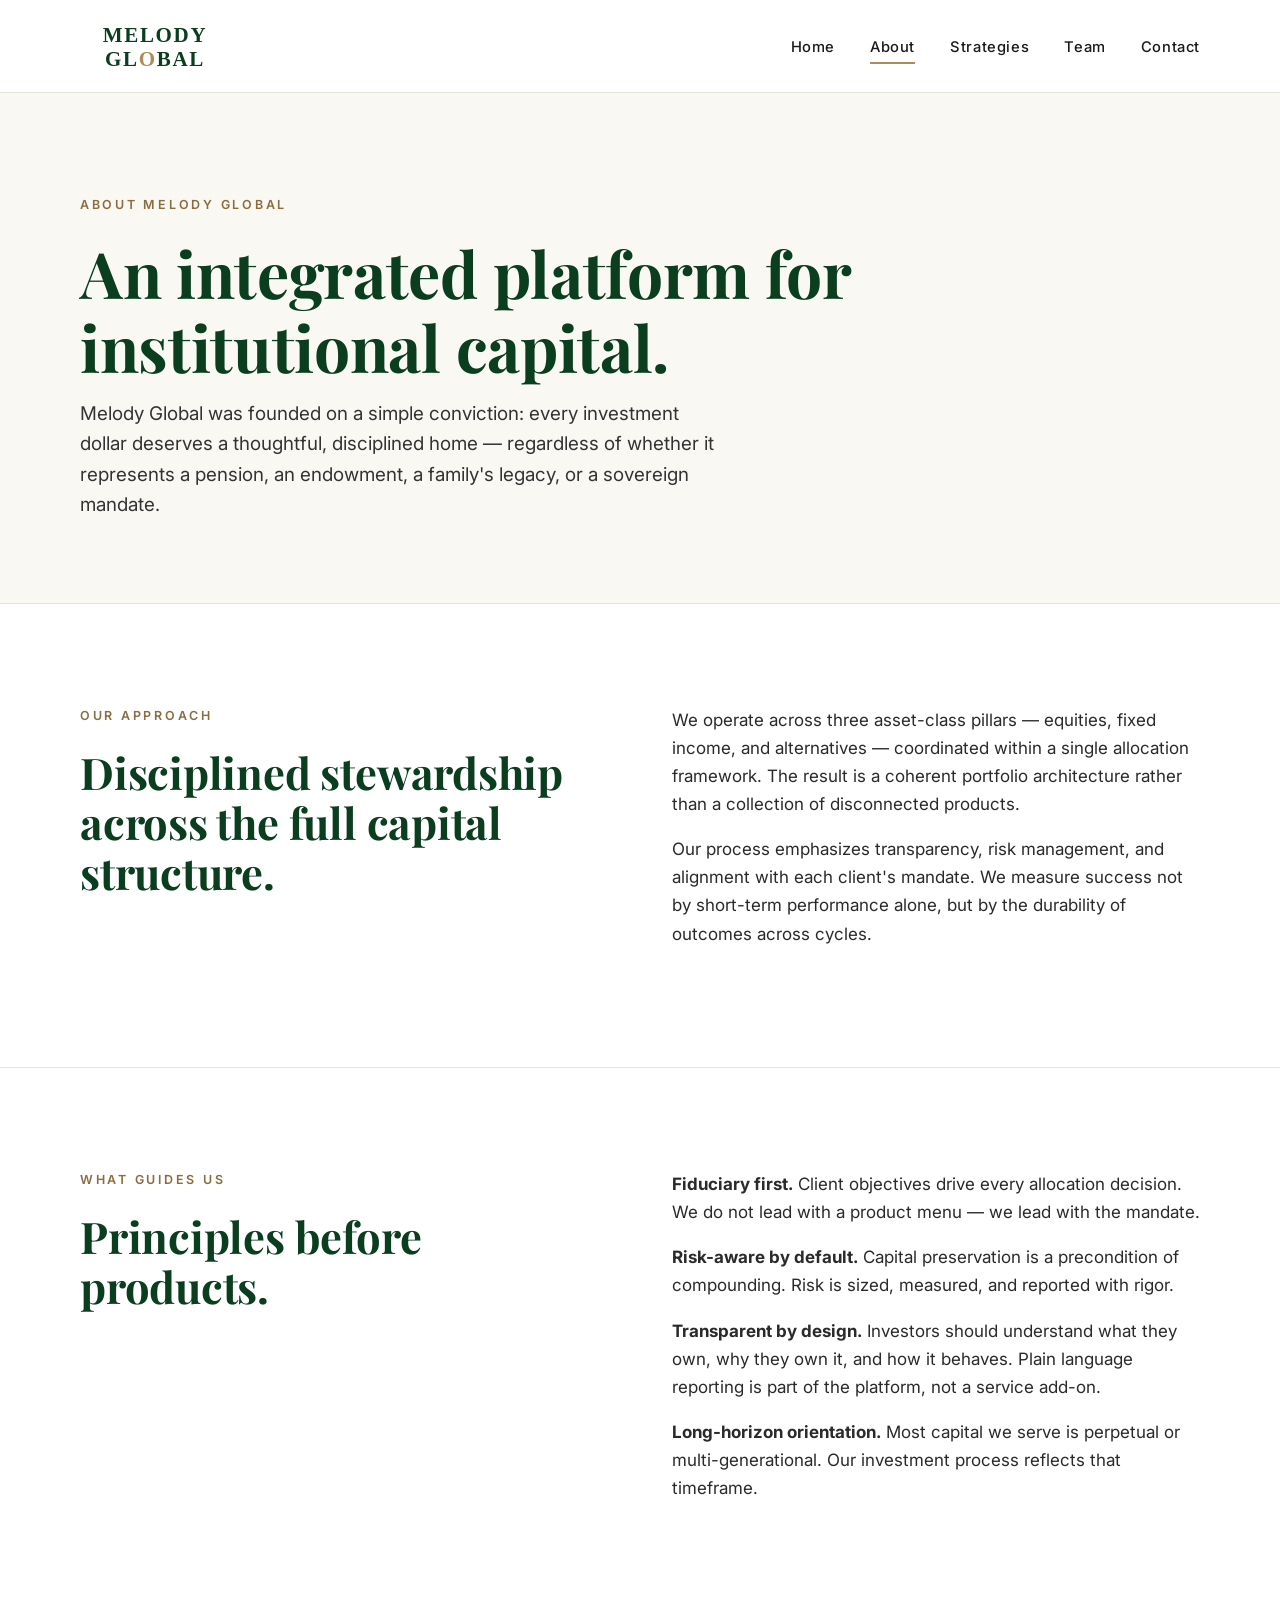
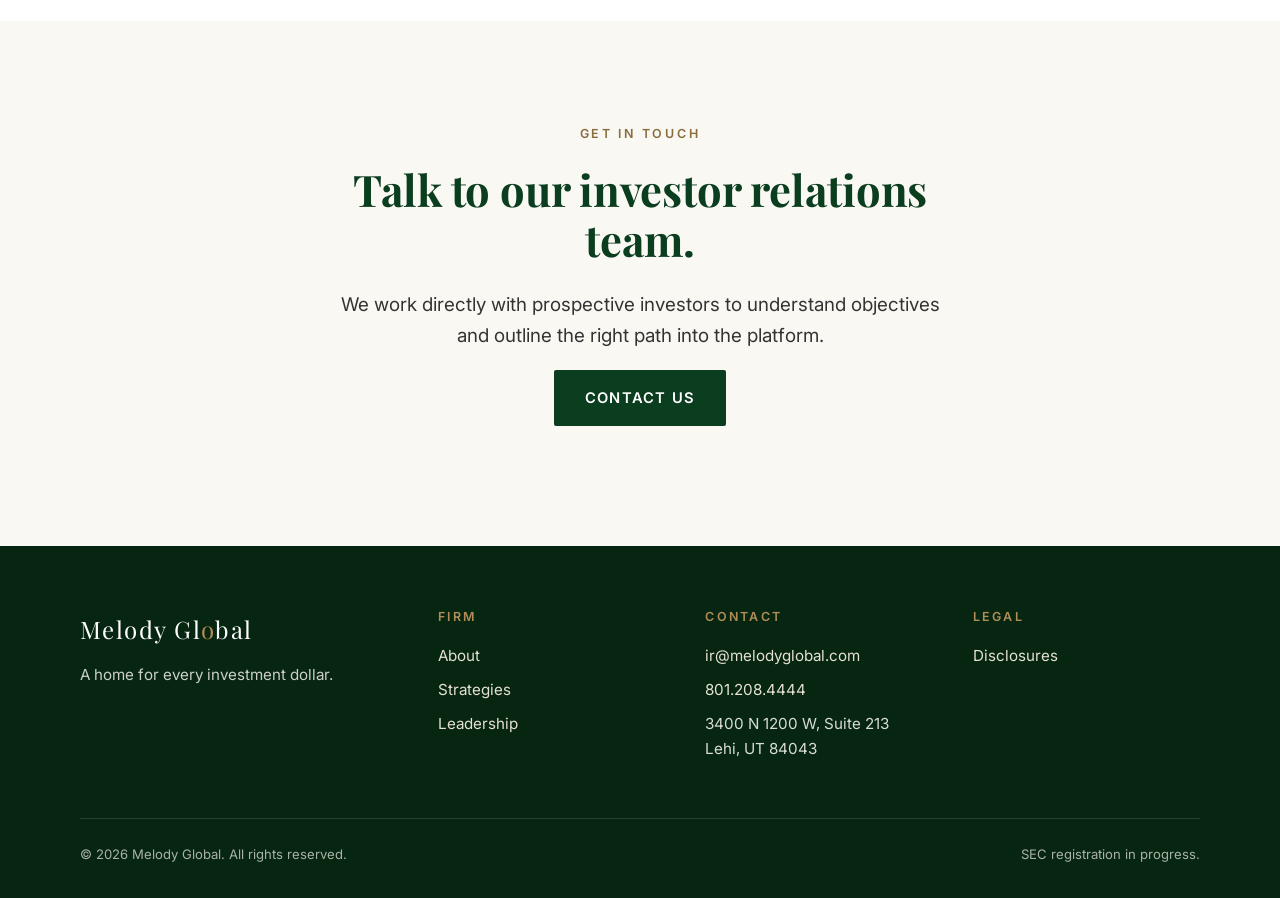
==== about.html @ 6cda8c42 "Initial Site" ====
<!doctype html>
<html lang="en">
<head>
<meta charset="utf-8">
<meta name="viewport" content="width=device-width, initial-scale=1">
<title>About — Melody Global</title>
<meta name="description" content="Melody Global is a multi-asset investment platform serving institutional and qualified investors with disciplined, transparent stewardship of capital.">
<link rel="canonical" href="https://melodyglobal.com/about.html">
<link rel="icon" type="image/svg+xml" href="assets/logo.svg">
<link rel="preconnect" href="https://fonts.googleapis.com">
<link rel="preconnect" href="https://fonts.gstatic.com" crossorigin>
<link href="https://fonts.googleapis.com/css2?family=Inter:wght@400;500;600;700&family=Playfair+Display:ital,wght@0,500;0,700;1,500;1,700&display=swap" rel="stylesheet">
<link rel="stylesheet" href="assets/styles.css">
</head>
<body>

<header class="site-header">
  <nav class="nav" aria-label="Primary">
    <a href="index.html" class="nav__brand" aria-label="Melody Global home"><img src="assets/logo.svg" alt="Melody Global"></a>
    <button class="nav__toggle" aria-label="Toggle menu" aria-expanded="false">
      <svg width="24" height="24" viewBox="0 0 24 24" fill="none" stroke="currentColor" stroke-width="2" stroke-linecap="round"><line x1="3" y1="6" x2="21" y2="6"/><line x1="3" y1="12" x2="21" y2="12"/><line x1="3" y1="18" x2="21" y2="18"/></svg>
    </button>
    <ul class="nav__links">
      <li><a href="index.html">Home</a></li>
      <li><a href="about.html" class="active">About</a></li>
      <li><a href="strategies.html">Strategies</a></li>
      <li><a href="team.html">Team</a></li>
      <li><a href="contact.html">Contact</a></li>
    </ul>
  </nav>
</header>

<main>

  <section class="page-header">
    <div class="container">
      <div class="page-header__inner">
        <p class="eyebrow">About Melody Global</p>
        <h1>An integrated platform for institutional capital.</h1>
        <p class="lead">Melody Global was founded on a simple conviction: every investment dollar deserves a thoughtful, disciplined home — regardless of whether it represents a pension, an endowment, a family's legacy, or a sovereign mandate.</p>
      </div>
    </div>
  </section>

  <section>
    <div class="container">
      <div class="two-col">
        <div>
          <p class="eyebrow">Our Approach</p>
          <h2>Disciplined stewardship across the full capital structure.</h2>
        </div>
        <div>
          <p>We operate across three asset-class pillars — equities, fixed income, and alternatives — coordinated within a single allocation framework. The result is a coherent portfolio architecture rather than a collection of disconnected products.</p>
          <p>Our process emphasizes transparency, risk management, and alignment with each client's mandate. We measure success not by short-term performance alone, but by the durability of outcomes across cycles.</p>
        </div>
      </div>
    </div>
  </section>

  <div class="divider"></div>

  <section>
    <div class="container">
      <div class="two-col">
        <div>
          <p class="eyebrow">What Guides Us</p>
          <h2>Principles before products.</h2>
        </div>
        <div>
          <p><strong>Fiduciary first.</strong> Client objectives drive every allocation decision. We do not lead with a product menu — we lead with the mandate.</p>
          <p><strong>Risk-aware by default.</strong> Capital preservation is a precondition of compounding. Risk is sized, measured, and reported with rigor.</p>
          <p><strong>Transparent by design.</strong> Investors should understand what they own, why they own it, and how it behaves. Plain language reporting is part of the platform, not a service add-on.</p>
          <p><strong>Long-horizon orientation.</strong> Most capital we serve is perpetual or multi-generational. Our investment process reflects that timeframe.</p>
        </div>
      </div>
    </div>
  </section>

  <section style="background:var(--paper);">
    <div class="container" style="text-align:center; max-width:680px;">
      <p class="eyebrow">Get In Touch</p>
      <h2>Talk to our investor relations team.</h2>
      <p class="lead">We work directly with prospective investors to understand objectives and outline the right path into the platform.</p>
      <p><a class="btn btn-primary" href="contact.html">Contact Us</a></p>
    </div>
  </section>

</main>

<footer class="site-footer">
  <div class="container">
    <div class="footer-grid">
      <div class="footer__brand">
        <p class="mark">Melody Gl<span>o</span>bal</p>
        <p>A home for every investment dollar.</p>
      </div>
      <div>
        <h4>Firm</h4>
        <ul>
          <li><a href="about.html">About</a></li>
          <li><a href="strategies.html">Strategies</a></li>
          <li><a href="team.html">Leadership</a></li>
        </ul>
      </div>
      <div>
        <h4>Contact</h4>
        <ul>
          <li><a href="mailto:ir@melodyglobal.com">ir@melodyglobal.com</a></li>
          <li><a href="tel:+18012084444">801.208.4444</a></li>
          <li>3400 N 1200 W, Suite 213<br>Lehi, UT 84043</li>
        </ul>
      </div>
      <div>
        <h4>Legal</h4>
        <ul>
          <li><a href="disclosures.html">Disclosures</a></li>
        </ul>
      </div>
    </div>
    <div class="footer-bottom">
      <span>© 2026 Melody Global. All rights reserved.</span>
      <span>SEC registration in progress.</span>
    </div>
  </div>
</footer>

<script src="assets/main.js"></script>
</body>
</html>
---- assets/styles.css ----
/* ============================================================
   Melody Global — Brand Stylesheet
   Palette: deep forest green primary, gold accent, warm white.
   ============================================================ */

:root {
  --green: #0B3D1F;
  --green-dark: #062611;
  --green-soft: #f3f6f1;
  --gold: #B08D57;
  --gold-dark: #8a6d3f;
  --ink: #1a1a1a;
  --muted: #6b6b6b;
  --line: #e6e3da;
  --paper: #faf8f3;
  --white: #ffffff;

  --serif: 'Playfair Display', 'Didot', 'Bodoni 72', Georgia, serif;
  --sans: 'Inter', -apple-system, BlinkMacSystemFont, 'Segoe UI', Helvetica, Arial, sans-serif;

  --max: 1200px;
  --gutter: clamp(1.25rem, 4vw, 2.5rem);
}

/* ---------- Reset ---------- */
*, *::before, *::after { box-sizing: border-box; }
html { scroll-behavior: smooth; }
body {
  margin: 0;
  font-family: var(--sans);
  font-size: 17px;
  line-height: 1.65;
  color: var(--ink);
  background: var(--white);
  -webkit-font-smoothing: antialiased;
  -moz-osx-font-smoothing: grayscale;
}
img, svg { max-width: 100%; height: auto; display: block; }
a { color: var(--green); text-decoration: none; transition: color .2s ease; }
a:hover { color: var(--gold); }

/* ---------- Typography ---------- */
h1, h2, h3, h4 {
  font-family: var(--serif);
  color: var(--green);
  font-weight: 700;
  line-height: 1.15;
  letter-spacing: -0.005em;
  margin: 0 0 0.6em;
}
h1 { font-size: clamp(2.4rem, 5vw, 4rem); }
h2 { font-size: clamp(1.9rem, 3.4vw, 2.8rem); }
h3 { font-size: 1.45rem; }
h4 { font-size: 1.1rem; letter-spacing: 0.04em; text-transform: uppercase; font-family: var(--sans); font-weight: 600; color: var(--gold-dark); }
p { margin: 0 0 1em; color: #2a2a2a; }
.lead { font-size: 1.18rem; color: #333; line-height: 1.6; }
.eyebrow {
  font-family: var(--sans);
  font-size: 0.78rem;
  letter-spacing: 0.22em;
  text-transform: uppercase;
  color: var(--gold-dark);
  font-weight: 600;
  margin: 0 0 1.25rem;
}

/* ---------- Layout ---------- */
.container { max-width: var(--max); margin: 0 auto; padding: 0 var(--gutter); }
section { padding: clamp(4rem, 8vw, 6.5rem) 0; }
.section-tight { padding: clamp(3rem, 5vw, 4.5rem) 0; }
.divider { height: 1px; background: var(--line); margin: 0; }

/* ---------- Header / Nav ---------- */
.site-header {
  position: sticky;
  top: 0;
  z-index: 50;
  background: rgba(255,255,255,0.96);
  backdrop-filter: saturate(180%) blur(8px);
  border-bottom: 1px solid var(--line);
}
.nav {
  display: flex;
  align-items: center;
  justify-content: space-between;
  padding: 1rem var(--gutter);
  max-width: var(--max);
  margin: 0 auto;
}
.nav__brand img { width: 150px; }
.nav__links {
  display: flex;
  gap: 2.2rem;
  list-style: none;
  margin: 0; padding: 0;
}
.nav__links a {
  font-family: var(--sans);
  font-size: 0.92rem;
  font-weight: 500;
  letter-spacing: 0.04em;
  color: var(--ink);
  position: relative;
}
.nav__links a:hover { color: var(--green); }
.nav__links a.active::after {
  content: ""; position: absolute; left: 0; right: 0; bottom: -8px;
  height: 2px; background: var(--gold);
}
.nav__toggle {
  display: none;
  background: none; border: 0; cursor: pointer;
  padding: 0.5rem; color: var(--green);
}

/* ---------- Hero ---------- */
.hero {
  position: relative;
  padding: clamp(5rem, 11vw, 9rem) 0 clamp(4rem, 8vw, 7rem);
  background:
    radial-gradient(ellipse at 80% 0%, rgba(176,141,87,0.10), transparent 55%),
    linear-gradient(180deg, var(--paper) 0%, #ffffff 100%);
  overflow: hidden;
}
.hero__inner {
  max-width: 880px;
  margin: 0 auto;
  text-align: center;
  position: relative;
  z-index: 1;
}
.hero h1 {
  font-size: clamp(2.6rem, 6vw, 4.6rem);
  margin-bottom: 1.2rem;
}
.hero h1 .accent { color: var(--gold); font-style: italic; }
.hero .lead { font-size: 1.25rem; color: #444; max-width: 640px; margin: 0 auto 2.2rem; }
.hero__rule {
  width: 60px; height: 2px; background: var(--gold);
  margin: 0 auto 2rem;
}

/* ---------- Buttons ---------- */
.btn {
  display: inline-block;
  font-family: var(--sans);
  font-size: 0.92rem;
  letter-spacing: 0.08em;
  text-transform: uppercase;
  font-weight: 600;
  padding: 0.95rem 1.9rem;
  border-radius: 2px;
  transition: all 0.2s ease;
  cursor: pointer;
  border: 1px solid transparent;
}
.btn-primary { background: var(--green); color: #fff; }
.btn-primary:hover { background: var(--green-dark); color: #fff; }
.btn-ghost {
  background: transparent; color: var(--green);
  border-color: var(--green);
}
.btn-ghost:hover { background: var(--green); color: #fff; }
.btn-group { display: inline-flex; gap: 0.9rem; flex-wrap: wrap; justify-content: center; }

/* ---------- Page Header (non-hero pages) ---------- */
.page-header {
  background: var(--paper);
  padding: clamp(4.5rem, 8vw, 7rem) 0 clamp(3rem, 5vw, 4.5rem);
  border-bottom: 1px solid var(--line);
}
.page-header__inner { max-width: 820px; }
.page-header h1 { margin-bottom: 1rem; }
.page-header .lead { max-width: 640px; }

/* ---------- Two column ---------- */
.two-col {
  display: grid;
  grid-template-columns: 1fr 1fr;
  gap: clamp(2rem, 5vw, 4.5rem);
  align-items: start;
}
@media (max-width: 820px) { .two-col { grid-template-columns: 1fr; } }

/* ---------- Strategy / Feature cards ---------- */
.cards {
  display: grid;
  grid-template-columns: repeat(3, 1fr);
  gap: 1.5rem;
}
@media (max-width: 880px) { .cards { grid-template-columns: 1fr; } }
.card {
  background: #fff;
  border: 1px solid var(--line);
  padding: 2.2rem 2rem;
  transition: transform .25s ease, box-shadow .25s ease, border-color .25s ease;
  position: relative;
}
.card:hover {
  transform: translateY(-3px);
  border-color: var(--gold);
  box-shadow: 0 10px 30px -15px rgba(11,61,31,0.18);
}
.card__num {
  font-family: var(--serif);
  font-size: 0.95rem;
  color: var(--gold);
  letter-spacing: 0.08em;
}
.card h3 { margin: 0.8rem 0 0.7rem; }
.card p { color: #444; margin: 0; }

/* ---------- Audience grid ---------- */
.audience {
  display: grid;
  grid-template-columns: repeat(auto-fit, minmax(190px, 1fr));
  gap: 0;
  border-top: 1px solid var(--line);
  border-left: 1px solid var(--line);
}
.audience__item {
  padding: 2rem 1.5rem;
  border-right: 1px solid var(--line);
  border-bottom: 1px solid var(--line);
  background: #fff;
}
.audience__item h4 { color: var(--green); margin: 0 0 0.4rem; font-size: 1rem; }
.audience__item p { color: var(--muted); font-size: 0.95rem; margin: 0; }

/* ---------- Team ---------- */
.team-grid {
  display: grid;
  grid-template-columns: repeat(3, 1fr);
  gap: clamp(2rem, 4vw, 3.5rem);
}
@media (max-width: 900px) { .team-grid { grid-template-columns: 1fr; max-width: 540px; margin: 0 auto; } }

.member { text-align: left; }
.avatar {
  width: 160px;
  height: 160px;
  border-radius: 50%;
  display: flex;
  align-items: center;
  justify-content: center;
  font-family: var(--serif);
  font-size: 2.6rem;
  color: var(--green);
  background: var(--green-soft);
  border: 2px solid var(--gold);
  margin-bottom: 1.4rem;
  letter-spacing: 0.02em;
  overflow: hidden;
}
.avatar img {
  width: 100%;
  height: 100%;
  object-fit: cover;
  display: block;
}
.member h3 { margin: 0 0 0.2rem; }
.member__role {
  font-family: var(--sans);
  font-size: 0.88rem;
  color: var(--gold-dark);
  letter-spacing: 0.06em;
  text-transform: uppercase;
  font-weight: 600;
  margin: 0 0 1rem;
}
.member__bio { color: #3a3a3a; font-size: 0.98rem; line-height: 1.65; }

/* ---------- Strategy detail ---------- */
.strategy-row {
  display: grid;
  grid-template-columns: 220px 1fr;
  gap: 3rem;
  padding: 3rem 0;
  border-top: 1px solid var(--line);
  align-items: start;
}
.strategy-row:last-of-type { border-bottom: 1px solid var(--line); }
@media (max-width: 820px) {
  .strategy-row { grid-template-columns: 1fr; gap: 0.5rem; padding: 2rem 0; }
}
.strategy-row__label .eyebrow { margin-bottom: 0.5rem; }
.strategy-row__label h2 { font-size: 1.8rem; margin: 0; }

/* ---------- Contact ---------- */
.contact-grid {
  display: grid;
  grid-template-columns: 1fr 1fr;
  gap: clamp(2rem, 5vw, 4.5rem);
  align-items: start;
}
@media (max-width: 820px) { .contact-grid { grid-template-columns: 1fr; } }
.contact-info dt {
  font-family: var(--sans);
  font-size: 0.78rem;
  letter-spacing: 0.18em;
  text-transform: uppercase;
  color: var(--gold-dark);
  font-weight: 600;
  margin-top: 1.6rem;
}
.contact-info dt:first-child { margin-top: 0; }
.contact-info dd { margin: 0.35rem 0 0; font-size: 1.08rem; color: var(--ink); line-height: 1.6; }
.contact-info a { color: var(--green); }

.form-grid { display: grid; gap: 1.1rem; }
.form-grid label {
  display: block;
  font-size: 0.78rem;
  letter-spacing: 0.14em;
  text-transform: uppercase;
  color: var(--muted);
  font-weight: 600;
  margin-bottom: 0.35rem;
}
.form-grid input, .form-grid select, .form-grid textarea {
  width: 100%;
  padding: 0.85rem 1rem;
  font-family: var(--sans);
  font-size: 1rem;
  color: var(--ink);
  background: #fff;
  border: 1px solid var(--line);
  border-radius: 2px;
  transition: border-color .2s ease;
}
.form-grid input:focus, .form-grid select:focus, .form-grid textarea:focus {
  outline: none; border-color: var(--green);
}
.form-grid textarea { min-height: 140px; resize: vertical; }

/* ---------- Footer ---------- */
.site-footer {
  background: var(--green-dark);
  color: #d9dcd6;
  padding: 4rem 0 2rem;
  margin-top: 0;
}
.site-footer a { color: #e6e1d3; }
.site-footer a:hover { color: var(--gold); }
.footer-grid {
  display: grid;
  grid-template-columns: 1.4fr 1fr 1fr 1fr;
  gap: 2.5rem;
}
@media (max-width: 820px) { .footer-grid { grid-template-columns: 1fr 1fr; } }
@media (max-width: 520px) { .footer-grid { grid-template-columns: 1fr; } }
.footer-grid h4 {
  color: var(--gold);
  font-family: var(--sans);
  font-size: 0.78rem;
  letter-spacing: 0.18em;
  text-transform: uppercase;
  margin: 0 0 1.2rem;
}
.footer-grid ul { list-style: none; margin: 0; padding: 0; }
.footer-grid li { margin: 0.55rem 0; font-size: 0.95rem; }
.footer-grid p { color: #cdd0c8; font-size: 0.95rem; }
.footer__brand .mark {
  font-family: var(--serif);
  font-size: 1.5rem;
  color: #fff;
  letter-spacing: 0.06em;
  margin: 0 0 0.8rem;
}
.footer__brand .mark span { color: var(--gold); }
.footer-bottom {
  border-top: 1px solid rgba(255,255,255,0.12);
  margin-top: 3rem;
  padding-top: 1.6rem;
  display: flex; justify-content: space-between; flex-wrap: wrap; gap: 1rem;
  font-size: 0.82rem; color: #aab2a5;
}

/* ---------- Disclosures page ---------- */
.legal { max-width: 760px; margin: 0 auto; }
.legal h2 { font-size: 1.6rem; margin-top: 2.5rem; }
.legal h2:first-child { margin-top: 0; }
.legal p { color: #333; font-size: 0.98rem; }

/* ---------- Mobile nav ---------- */
@media (max-width: 760px) {
  .nav__toggle { display: block; }
  .nav__links {
    position: absolute;
    top: 100%; left: 0; right: 0;
    flex-direction: column;
    gap: 0;
    background: #fff;
    border-bottom: 1px solid var(--line);
    padding: 0.5rem 0;
    display: none;
  }
  .nav__links.open { display: flex; }
  .nav__links li { padding: 0.6rem var(--gutter); border-top: 1px solid var(--line); }
  .nav__links a.active::after { display: none; }
}
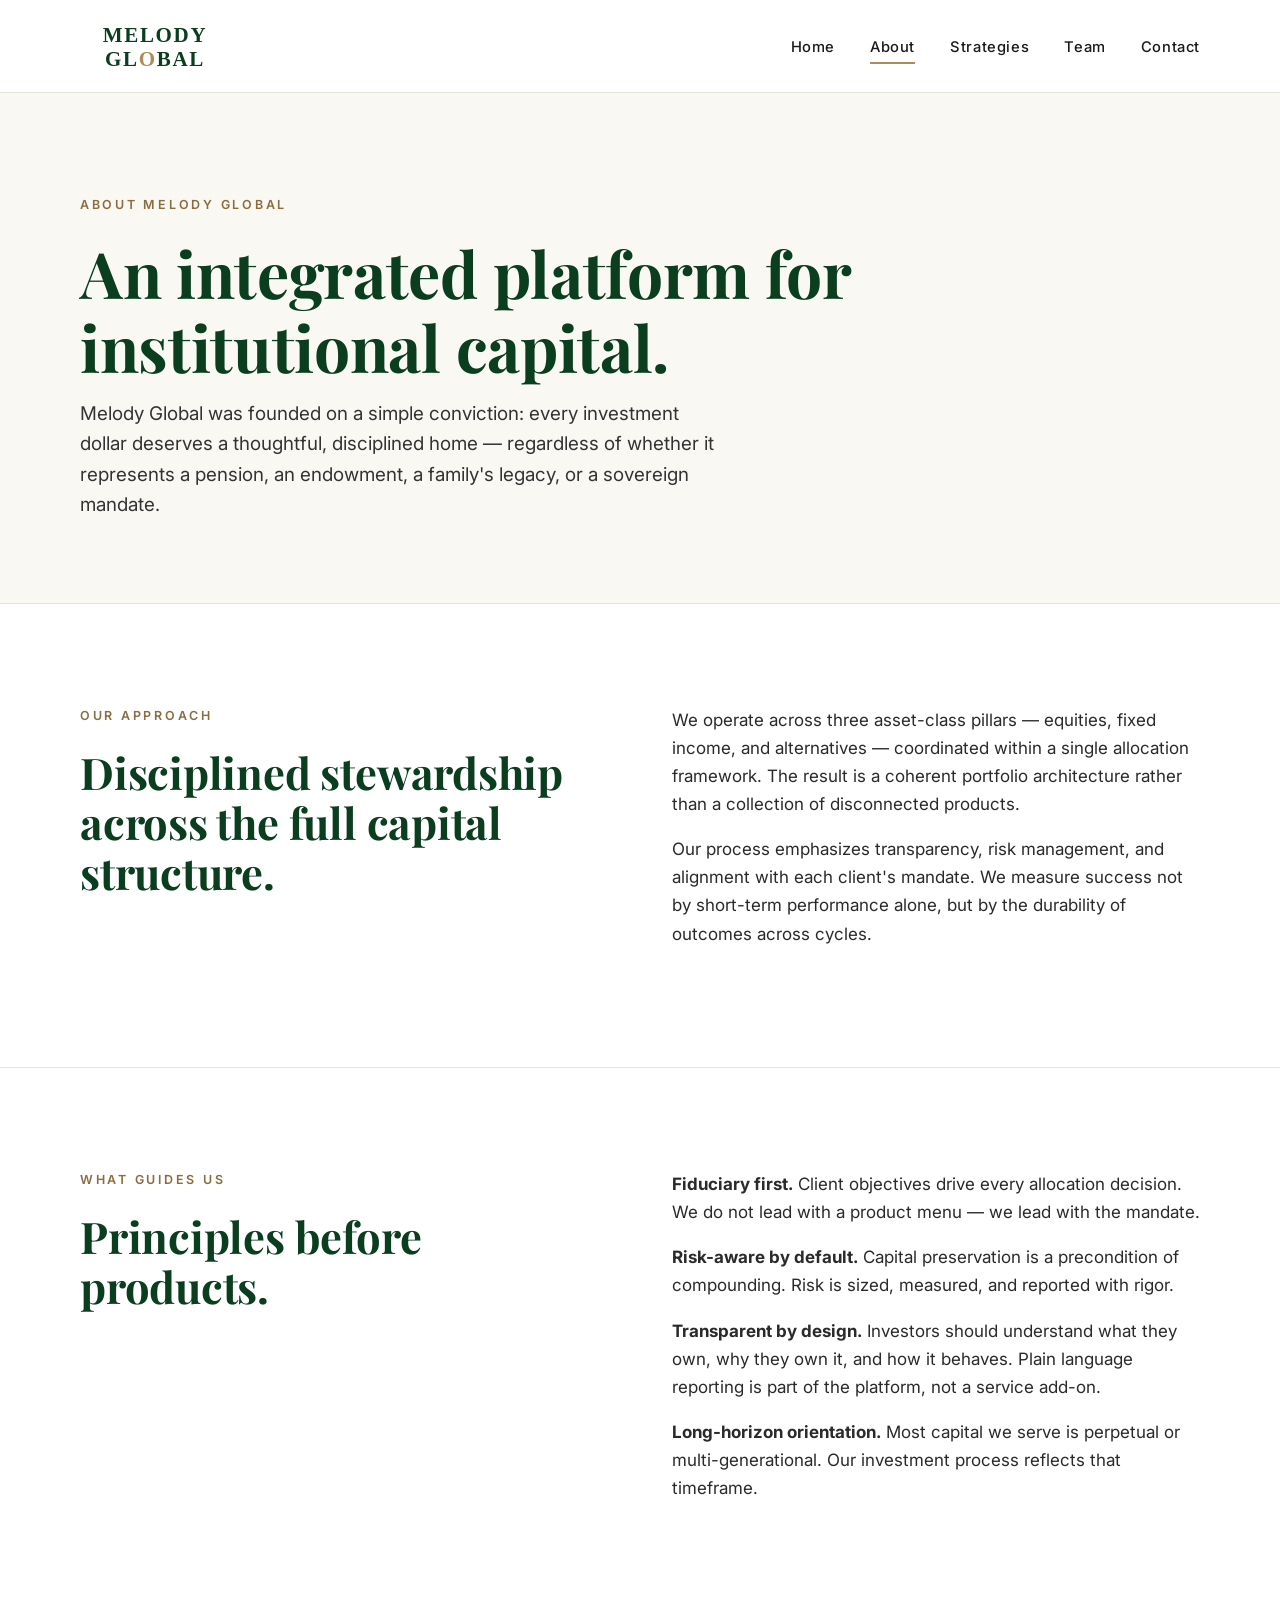
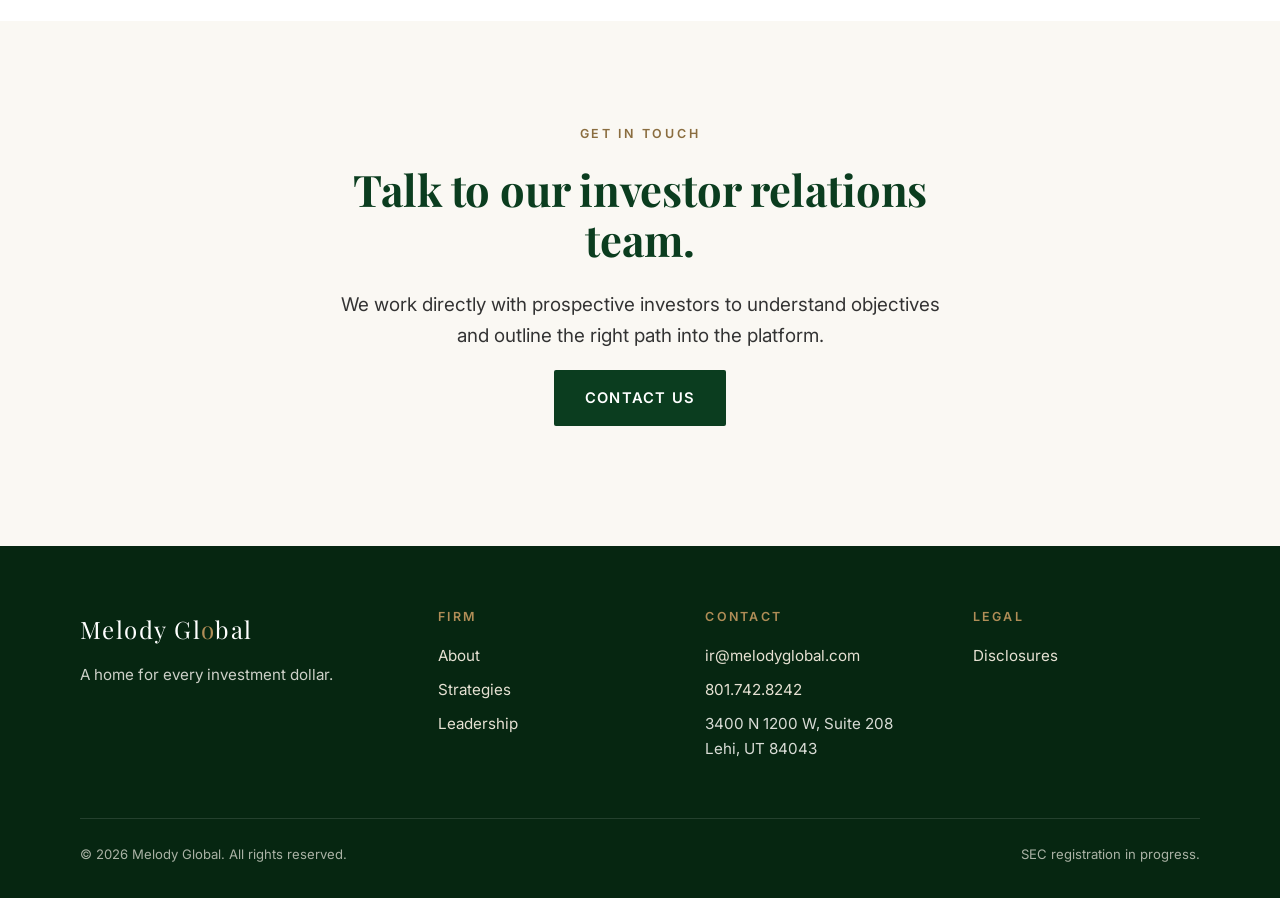
==== commit f59841a1: "Update about.html" ====
--- a/about.html
+++ b/about.html
@@ -106,8 +106,8 @@
         <h4>Contact</h4>
         <ul>
           <li><a href="mailto:ir@melodyglobal.com">ir@melodyglobal.com</a></li>
-          <li><a href="tel:+18012084444">801.208.4444</a></li>
-          <li>3400 N 1200 W, Suite 213<br>Lehi, UT 84043</li>
+          <li><a href="tel:+18012084444">801.742.8242</a></li>
+          <li>3400 N 1200 W, Suite 208<br>Lehi, UT 84043</li>
         </ul>
       </div>
       <div>
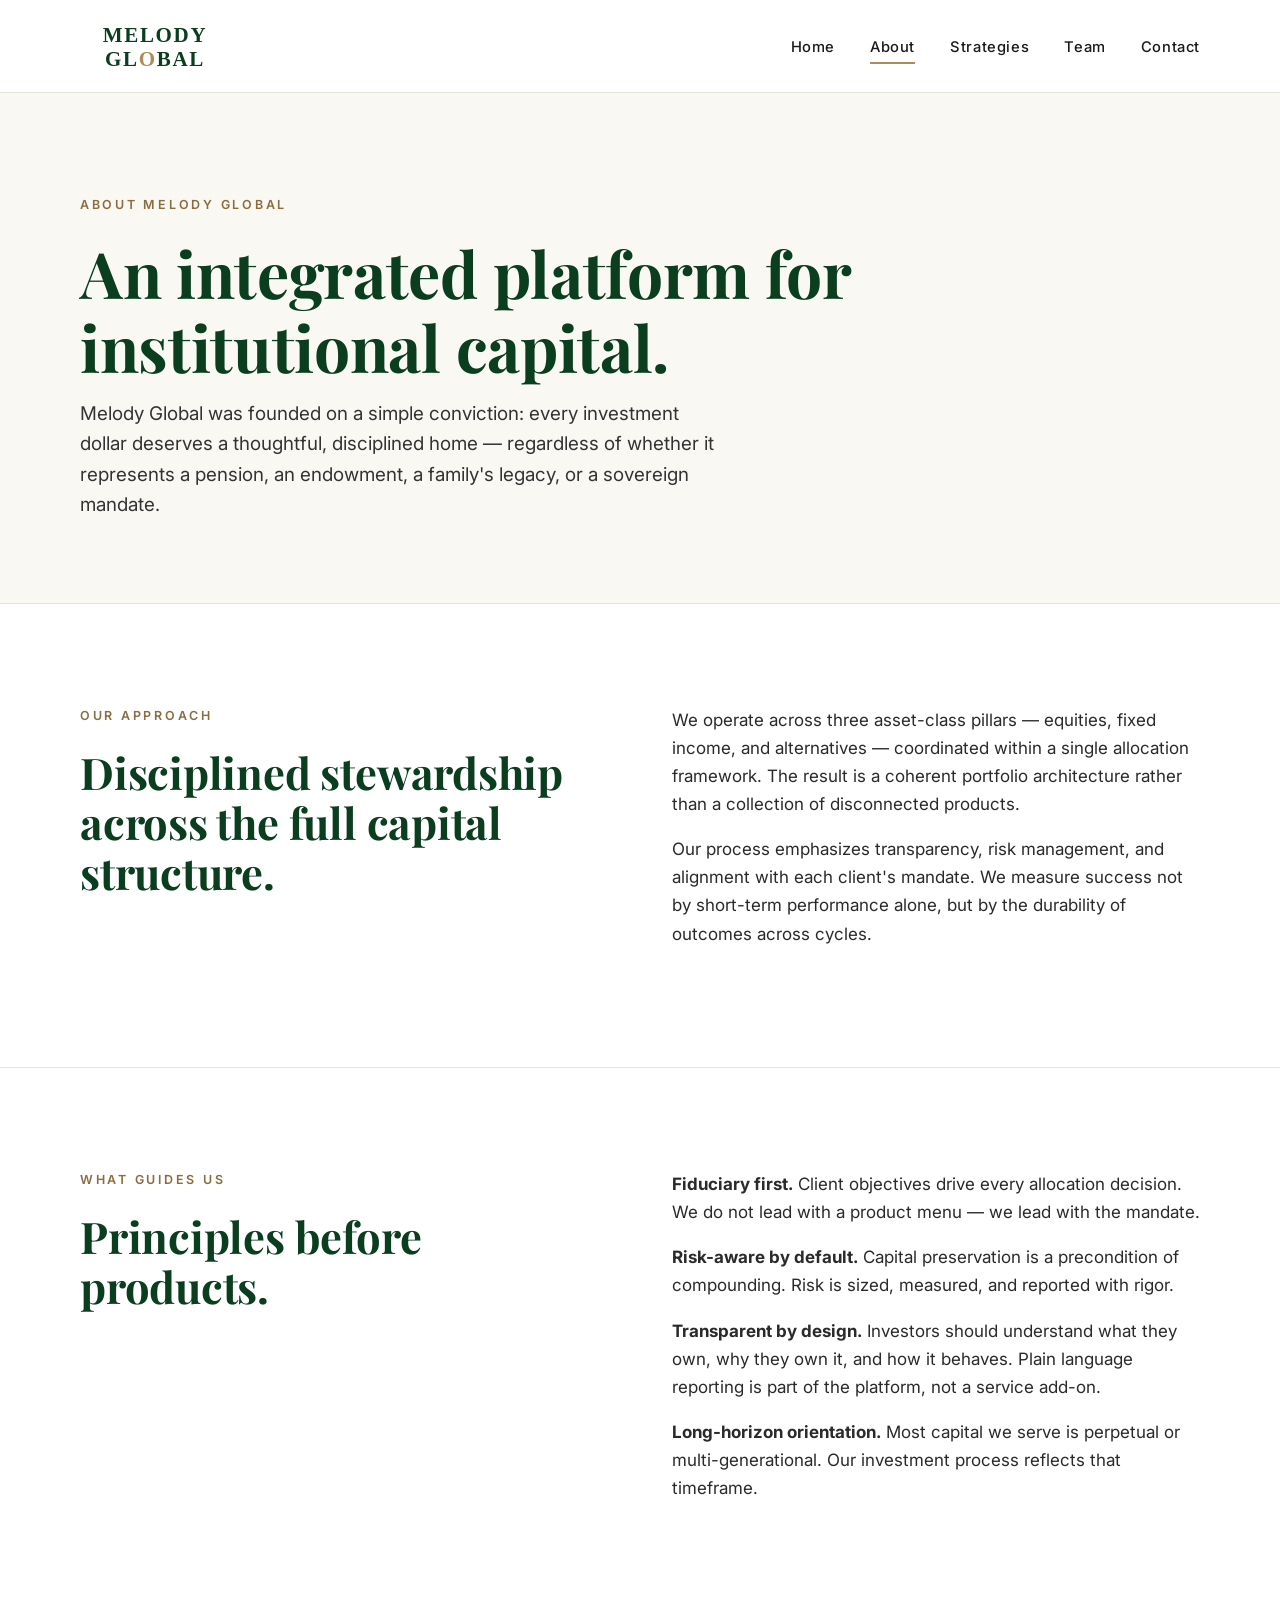
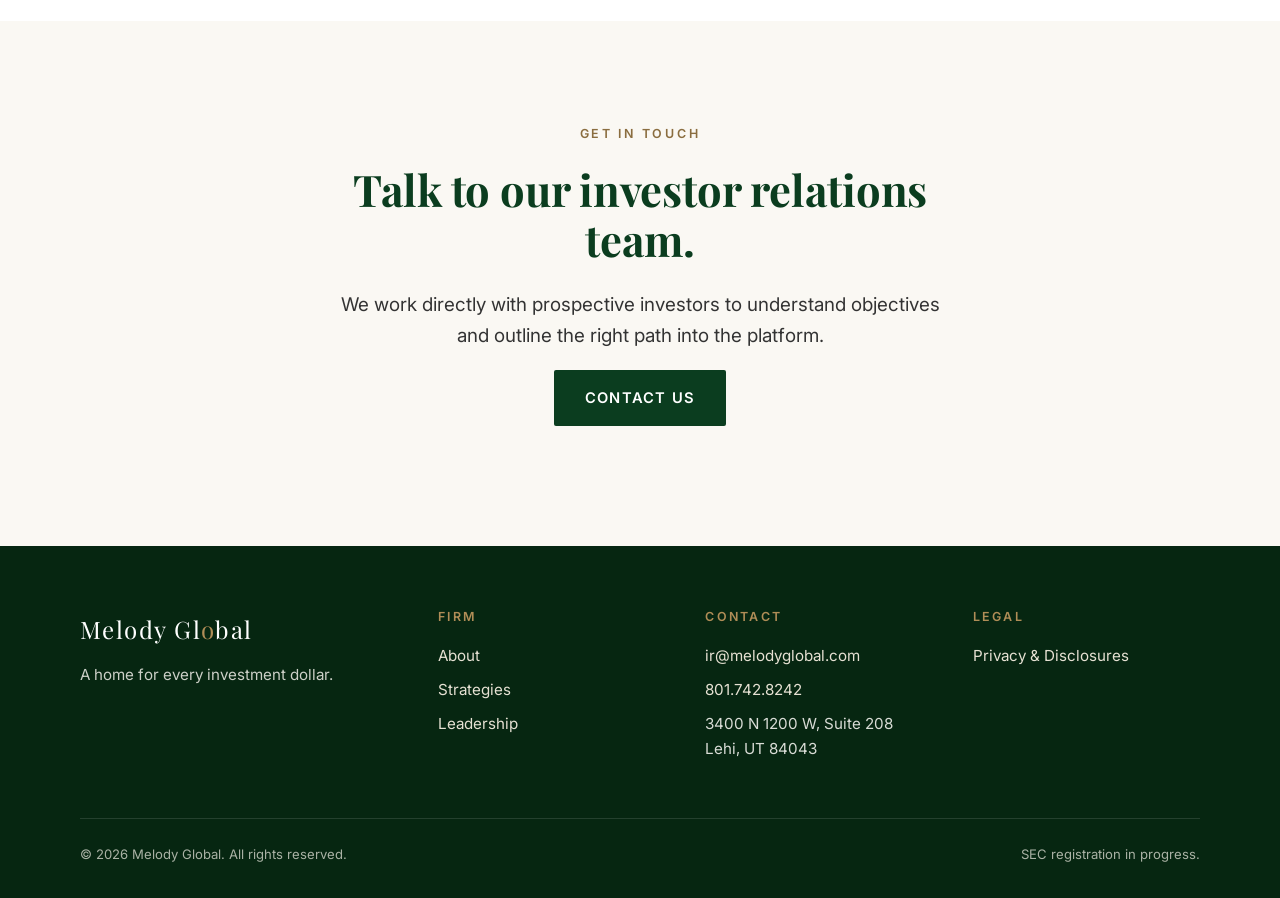
==== commit 6c2b3b98: "Update about.html" ====
--- a/about.html
+++ b/about.html
@@ -106,14 +106,14 @@
         <h4>Contact</h4>
         <ul>
           <li><a href="mailto:ir@melodyglobal.com">ir@melodyglobal.com</a></li>
-          <li><a href="tel:+18012084444">801.742.8242</a></li>
+          <li><a href="tel:+18017428242">801.742.8242</a></li>
           <li>3400 N 1200 W, Suite 208<br>Lehi, UT 84043</li>
         </ul>
       </div>
       <div>
         <h4>Legal</h4>
         <ul>
-          <li><a href="disclosures.html">Disclosures</a></li>
+          <li><a href="disclosures.html">Privacy & Disclosures</a></li>
         </ul>
       </div>
     </div>
